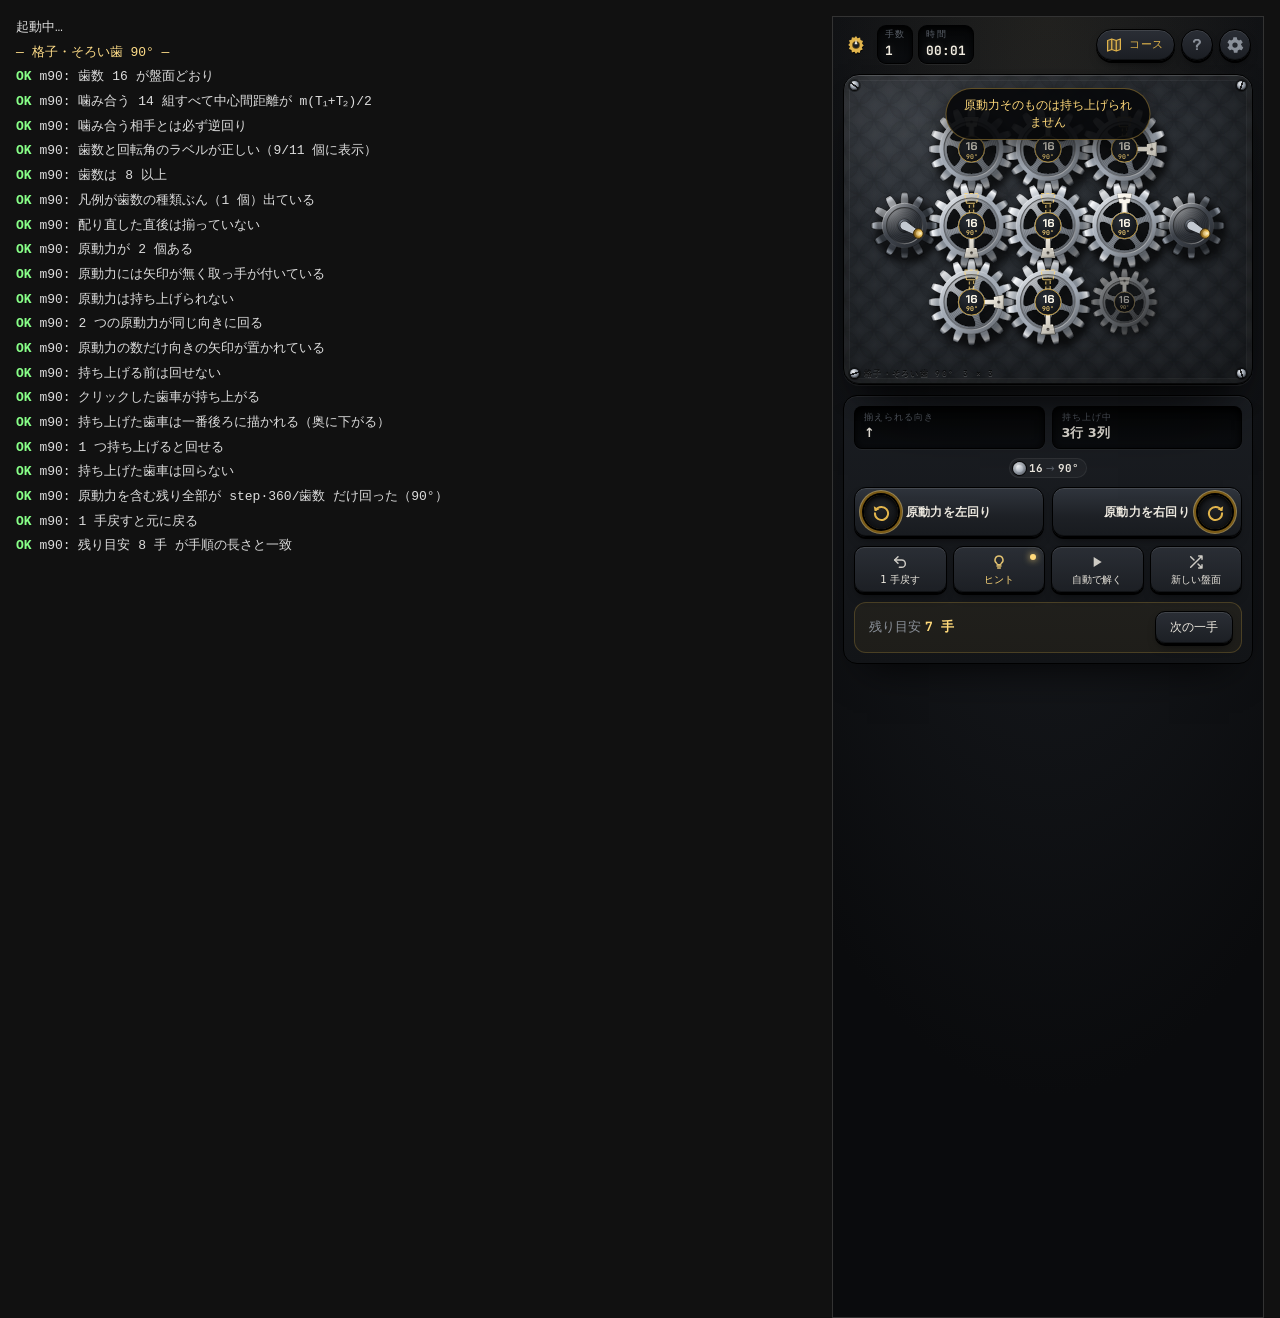
==== test/ui.html @ 43bb298f "GEAR ALIGN — 歯車の向きを揃えるパズル 歯車を持ち上げて原動力を回し、合いマークの向きを全部揃えるパズル。  - 機械式時計のムーブメント風のデザイン（金属の材質・固定光源の陰影・地板の影" ====
<!doctype html>
<!-- 実際の index.html を iframe で動かし、クリック操作だけで通しで遊べるかを確かめる。
     使い方:  ./serve.sh のあと、ブラウザで /test/ui.html を開く -->
<html lang="ja"><head><meta charset="utf-8"><title>UI smoke test</title>
<style>body{font:13px/1.9 ui-monospace,monospace;background:#111;color:#ddd;padding:16px;margin:0}
iframe{width:430px;height:1300px;border:1px solid #333;float:right;margin-left:16px}
#log b{color:#8f8}#log i{color:#f88;font-style:normal}#log u{color:#fd8;text-decoration:none}</style></head><body>
<iframe id="app" src="../index.html"></iframe>
<div id="log">起動中…</div>
<script type="module">
import { GearPuzzle } from '../src/puzzle.js';
import { MODES, getMode, MODULE, liftOptions } from '../src/modes.js';
import { buildLayout, poweredSet } from '../src/layout.js';
import { planFor } from '../src/solve.js';
import { mulberry32, seedNumber } from '../src/rng.js';

const logEl = document.getElementById('log');
const log = (s) => { logEl.innerHTML += '<br>' + s; };
const sleep = (ms) => new Promise((r) => setTimeout(r, ms));
const app = document.getElementById('app');
const doc = () => app.contentDocument;
const win = () => app.contentWindow;
const gears = () => [...doc().querySelectorAll('.gear')];
const gear = (k) => doc().querySelector(`.gear[data-index="${k}"]`);
const byId = (id) => doc().getElementById(id);
const click = (el) => el.dispatchEvent(new (win().MouseEvent)('click', { bubbles: true }));
const change = (el, v) => { el.value = String(v); el.dispatchEvent(new (win().Event)('change', { bubbles: true })); };

// 持ち上げた歯車は最前面へ移る（DOM 順が変わる）ので data-index で並べ直す
function byIndex(read) {
  const out = [];
  for (const g of gears()) out[Number(g.dataset.index)] = read(g);
  return out;
}
const readAngles = () => byIndex((g) =>
  parseFloat(/rotate\(([-\d.]+)deg\)/.exec(g.querySelector('.spin').style.transform)[1]));
const readTeeth = () => byIndex((g) => Number(g.dataset.teeth));
// 小さすぎる歯車にはラベルを出さない（null が返る）
const readChips = () => byIndex((g) => {
  const t = g.querySelector('.chip-teeth');
  return t ? t.textContent + '/' + g.querySelector('.chip-angle').textContent : null;
});
const readCenters = () => byIndex((g) => {
  const m = /translate\(([-\d.]+),([-\d.]+)\)/.exec(g.getAttribute('transform'));
  return { x: Number(m[1]), y: Number(m[2]) };
});

async function waitFor(fn, label, ms = 10000) {
  for (let t = 0; t < ms; t += 25) { if (fn()) return true; await sleep(25); }
  throw new Error('待機がタイムアウト: ' + label);
}

let pass = 0, fail = 0;
const ok = (c, m) => { if (c) { pass++; log('<b>OK</b> ' + m); } else { fail++; log('<i>NG</i> ' + m); } };
const near = (a, b, eps = 1e-6) => Math.abs(a - b) < eps;
const count = (mode, size) => buildLayout(mode, size).cells.length;

// ステージ（並べ方 × 大きさ）を 1 つ選ぶ
const pickStage = (id, size) => {
  const r = byId('mesh').querySelector(`input[value="${id}/${size}"]`);
  r.checked = true;
  r.dispatchEvent(new (win().Event)('change', { bubbles: true }));
};

async function setBoard(mode, size, lifts = 1) {
  pickStage(mode.id, size);
  await waitFor(() => gears().length === count(mode, size), `${mode.id} size=${size} への切り替え`);
  if (byId('lifts').value !== String(lifts)) change(byId('lifts'), lifts);
  await sleep(50);
}

function mirror(mode, size, lifts = 1) {
  const p = new GearPuzzle(buildLayout(mode, size), lifts);
  const ang = readAngles();
  for (let k = 0; k < p.size; k++) p.a[k] = Math.round((ang[k] * p.teethOf(k)) / 360);
  return p;
}

// アプリと同じ手順で盤面を作り直す（同じシードなら同じ盤面・同じ目標になる）
function reproduce(mode, size, lifts, seed, goal) {
  const p = new GearPuzzle(buildLayout(mode, size), lifts);
  if (goal === 'd') p.goalMode = 'distinct';
  else if (goal !== null) { p.goalMode = 'dir'; p.goal = (goal * 45 * p.G) / 360; }
  for (let t = 0; t < 8; t++) {
    if (p.shuffle(mulberry32(seedNumber(seed + (t ? String(t) : '')))) !== false) break;
  }
  return p;
}

// 手順どおりにクリックして解く
async function playPlan(plan) {
  let held = [];
  for (const mv of plan.moves) {
    if (held.join() !== mv.lift.join()) {
      for (const k of held) click(gear(k));
      for (const k of mv.lift) click(gear(k));
      held = mv.lift.slice();
      await sleep(30);
    }
    click(byId(mv.d > 0 ? 'cw' : 'ccw'));
    await sleep(460);
  }
}

(async () => {
  try {
    await waitFor(() => doc() && doc().querySelector('.gear'), 'アプリの起動');

    for (const mode of MODES) {
      log(`<u>— ${mode.name} —</u>`);
      const size = mode.size;
      await setBoard(mode, size);
      const layout = buildLayout(mode, size);

      // 歯数が DOM に出ていて、盤面の歯数構成と一致する
      ok(JSON.stringify(readTeeth()) === JSON.stringify(layout.teeth),
        `${mode.id}: 歯数 ${[...new Set(layout.teeth.filter((t, i) => !layout.isDriver[i]))].join('/')} が盤面どおり`);

      // 幾何：噛み合う相手との中心間距離が「半径の和」になっている
      const cen = readCenters();
      let meshOk = true;
      for (const [a, b] of layout.edges) {
        const d = Math.hypot(cen[a].x - cen[b].x, cen[a].y - cen[b].y);
        if (!near(d, (MODULE * (layout.teeth[a] + layout.teeth[b])) / 2, 0.01)) meshOk = false;  // DOM は丸めた座標
      }
      ok(meshOk, `${mode.id}: 噛み合う ${layout.edges.length} 組すべて中心間距離が m(T₁+T₂)/2`);
      ok(layout.signs.every((s2, k) => layout.adj[k].every((j) => layout.signs[j] === -s2)),
        `${mode.id}: 噛み合う相手とは必ず逆回り`);

      // ラベルは「歯数 / 1 手の回転角」
      const chips = readChips();
      ok(chips.every((c, k) => {
        if (layout.isDriver[k]) return c === null;   // 原動力にはラベルを出さない
        const [t, a] = c.split('/');
        const want = Math.round((mode.step * 360) / layout.teeth[k] * 10) / 10;
        return Number(t) === layout.teeth[k] && a === `${want}°`;
      }), `${mode.id}: 歯数と回転角のラベルが正しい（${chips.filter(Boolean).length}/${chips.length} 個に表示）`);
      // 一番小さい歯車でも 8 枚歯（ピッチ円半径 30）あって、ラベルが読める大きさになっている
      ok(Math.min(...layout.teeth.filter((t, i) => !layout.isDriver[i])) >= 8,
        `${mode.id}: 歯数は 8 以上`);

      // 凡例は盤面にある歯数の種類ぶん
      // 凡例は矢印のある歯車の歯数だけ（原動力は数えない）
      const kinds = new Set(layout.teeth.filter((t, i) => !layout.isDriver[i]));
      ok(doc().querySelectorAll('.legend-item').length === kinds.size,
        `${mode.id}: 凡例が歯数の種類ぶん（${kinds.size} 個）出ている`);

      const p = mirror(mode, size);
      ok(!p.isSolved(), `${mode.id}: 配り直した直後は揃っていない`);

      // 原動力：矢印を持たず、持ち上げられない
      const drivers = gears().filter((g) => g.dataset.driver === '1');
      ok(drivers.length === layout.drivers.length, `${mode.id}: 原動力が ${layout.drivers.length} 個ある`);
      ok(drivers.every((g) => !g.querySelector('.index') && g.querySelector('.crank')),
        `${mode.id}: 原動力には矢印が無く取っ手が付いている`);
      const dIdx = Number(drivers[0].dataset.index);
      click(gear(dIdx));
      ok(!gear(dIdx).classList.contains('lifted'), `${mode.id}: 原動力は持ち上げられない`);

      // 回す向きの基準：2 つの原動力は同じ向きに回り、どちらにも向きの矢印が付いている
      ok(layout.signs[layout.drivers[0]] === layout.signs[layout.drivers[1]],
        `${mode.id}: 2 つの原動力が同じ向きに回る`);
      ok(doc().querySelectorAll('.spinhints').length === layout.drivers.length,
        `${mode.id}: 原動力の数だけ向きの矢印が置かれている`);

      // 持ち上げる前は回せない
      // （この検査は「どこも切り離さない」持ち上げ方で行う）
      const pick = layout.liftable.findIndex((v, k) => v
        && poweredSet(layout.adj, layout.drivers, [k]).size === layout.cells.length - 1);
      ok(byId('cw').disabled, `${mode.id}: 持ち上げる前は回せない`);

      // 1 手で回る角度が歯数どおりか（歯数が違えば角度も違う）
      const before = readAngles();
      click(gear(pick));
      ok(gear(pick).classList.contains('lifted'), `${mode.id}: クリックした歯車が持ち上がる`);
      ok(doc().getElementById('gears').firstElementChild === gear(pick),
        `${mode.id}: 持ち上げた歯車は一番後ろに描かれる（奥に下がる）`);
      ok(!byId('cw').disabled, `${mode.id}: 1 つ持ち上げると回せる`);
      click(byId('cw'));
      await sleep(460);
      const after = readAngles();
      ok(near(after[pick], before[pick]), `${mode.id}: 持ち上げた歯車は回らない`);
      let angleOk = true; const angles = new Set();
      for (let k = 0; k < layout.cells.length; k++) {
        if (k === pick) continue;
        const want = (layout.signs[k] * mode.step * 360) / layout.teeth[k];
        if (!near(after[k] - before[k], want, 1e-6)) angleOk = false;
        if (!layout.isDriver[k]) angles.add(Math.abs(want));
      }
      ok(angleOk, `${mode.id}: 原動力を含む残り全部が step·360/歯数 だけ回った（${[...angles].sort((a, b) => a - b).join('/')}°）`);
      click(byId('undo'));
      await sleep(460);
      ok(JSON.stringify(readAngles()) === JSON.stringify(before), `${mode.id}: 1 手戻すと元に戻る`);
      click(gear(pick));

      // ヒントに従うと残り手数が 1 ずつ減り、最後にクリアする
      byId('hint').classList.contains('on') || click(byId('hint'));
      await sleep(40);
      const plan = planFor(mirror(mode, size));
      ok(byId('remain').textContent === `${plan.length} 手`,
        `${mode.id}: 残り目安 ${byId('remain').textContent} が手順の長さと一致`);
      let left = plan.length, monotone = true, lifted = [];
      for (const mv of plan.moves) {
        if (lifted.join() !== mv.lift.join()) {
          for (const k of lifted) click(gear(k));
          for (const k of mv.lift) click(gear(k));
          lifted = mv.lift.slice();
          await sleep(30);
        }
        click(byId(mv.d > 0 ? 'cw' : 'ccw'));
        await sleep(460);
        left--;
        if (left > 0 && byId('remain').textContent !== `${left} 手`) monotone = false;
      }
      ok(monotone, `${mode.id}: 1 手ごとに残り目安が 1 ずつ減った`);
      ok(byId('overlay').classList.contains('show'), `${mode.id}: ${plan.length} 手でクリア表示が出た`);
      click(byId('hint'));
      click(byId('again'));
      await waitFor(() => !byId('overlay').classList.contains('show'), 'クリア表示が消える');
    }

    log('<u>— そのほか —</u>');
    // 盤面の大きさ（格子・一列それぞれ）
    for (const [id, size] of [['m90', 6], ['t5', 9], ['r4', 16], ['s4', 3]]) {
      const mode = getMode(id);
      await setBoard(mode, size);
      ok(gears().length === count(mode, size), `${id} ${size}: 歯車が ${count(mode, size)} 個`);
    }

    // 歯数表示のトグル
    await setBoard(getMode('t4'), 7, 1);
    ok(byId('board').classList.contains('labels'), '歯数表示は既定で ON');
    click(byId('labels'));
    ok(!byId('board').classList.contains('labels'), '歯数表示を切り替えられる');
    click(byId('labels'));

    // シードで同じ盤面が再現される
    const seed = byId('seed').textContent;
    const shot = readAngles().join(',');
    click(byId('shuffle'));
    await sleep(60);
    ok(byId('seed').textContent !== seed, 'シャッフルでシードが変わる');
    win().location.hash = `#t4/7/1/f/${seed}`;
    win().location.reload();
    await waitFor(() => doc() && doc().querySelector('.gear') && byId('seed') && byId('seed').textContent === seed, '同じシードで読み直し');
    await sleep(60);
    ok(readAngles().join(',') === shot, '同じシードなら同じ盤面が出る');

    // 自動で解く（ソルバー）
    ok(byId('solve').closest('dialog') === null, '自動で解くボタンは本画面にある');
    ok(byId('moves').textContent === '0', '押す前は 0 手');
    click(byId('solve'));
    ok(byId('confirm').open, '押すといきなり動かず確認が出る');
    const len = Number(/(\d+)/.exec(byId('confirm-count').textContent)[1]);
    ok(len > 0, `確認に手数が出る（${len} 手）`);
    click(byId('confirm').querySelector('.sheet-head .icon'));
    ok(!byId('confirm').open, '確認をやめられる');
    ok(byId('moves').textContent === '0', 'やめたら盤面は動いていない');

    // 歯車をなぞって回す：円を描くように動かすと 1 手ぶんごとに回り、離したとき半分以上なら 1 手進める
    await setBoard(getMode('m90'), 3, 1);
    await sleep(80);
    const P = (type, el2, x, y) => el2.dispatchEvent(new (win().PointerEvent)(type,
      { bubbles: true, cancelable: true, clientX: x, clientY: y, pointerId: 7, button: 0, isPrimary: true }));
    // 歯車 k の中心のまわりを deg 度（正で時計回り）なぞる
    async function stroke(k, deg, click2 = true) {
      const g = gear(k), hit = g.querySelector('.hit');
      const b = hit.getBoundingClientRect();
      const cx = b.left + b.width / 2, cy = b.top + b.height / 2, r = b.width * 0.35;
      const at = (t) => [cx + r * Math.cos(t), cy + r * Math.sin(t)];
      let t = -Math.PI / 2;
      P('pointerdown', hit, ...at(t));
      const steps = Math.max(2, Math.ceil(Math.abs(deg) / 8));
      for (let i = 1; i <= steps; i++) { t = -Math.PI / 2 + (deg * Math.PI / 180) * (i / steps); P('pointermove', hit, ...at(t)); }
      P('pointerup', hit, ...at(t));
      if (click2) click(hit);                    // 実機では pointerup のあとに click が来る
      await sleep(500);
    }
    const lay = buildLayout(getMode('m90'), 3);
    const drv = lay.drivers[0];
    const plain = lay.cells.findIndex((c, i) => !c.driver && i !== lay.adj[drv][0]);
    await stroke(plain, 120);
    ok(byId('moves').textContent === '0', '持ち上げる前は、なぞっても回らない');
    ok(!gear(plain).classList.contains('lifted'), 'なぞった操作は持ち上げにならない');
    click(gear(plain));                          // 1 つ持ち上げる
    ok(gear(plain).classList.contains('lifted'), 'タップすると持ち上がる（これまでどおり）');
    const stepDrv = (4 * 360) / lay.teeth[drv];
    const before3 = readAngles();
    await stroke(drv, stepDrv * 1.2);           // 1.2 手ぶん時計回り
    const after3 = readAngles();
    ok(byId('moves').textContent === '1', `原動力を 1.2 手ぶんなぞると 1 手進む（${byId('moves').textContent} 手）`);
    ok(near(after3[drv] - before3[drv], stepDrv), `なぞった原動力は時計回りに 1 手ぶん回る（${(after3[drv] - before3[drv]).toFixed(1)}°）`);
    ok(near(after3[plain], before3[plain]), '持ち上げた歯車は回らない');
    ok(gear(plain).classList.contains('lifted'), 'なぞったあとも持ち上げたまま');
    const host2 = lay.adj[drv][0];
    ok(near(after3[host2] - before3[host2], -((4 * 360) / lay.teeth[host2])), '噛み合う歯車は逆向きに回る');
    await stroke(drv, stepDrv * 0.6);           // 半分以上なら、離したとき 1 手進める
    ok(byId('moves').textContent === '2', '半分以上なぞって離すと、その手まで進む');
    await stroke(drv, -stepDrv * 0.3);          // 足りなければ元に戻る
    ok(byId('moves').textContent === '2', '半分に届かなければ元の位置に戻る');
    await stroke(host2, -((4 * 360) / lay.teeth[host2]) * 2.1);
    ok(byId('moves').textContent === '4', '盤面の歯車をなぞっても回せる（反時計回りに 2 手）');
    await stroke(plain, 200);
    ok(byId('moves').textContent === '4' && gear(plain).classList.contains('lifted'), '持ち上げた歯車はなぞっても回らない');
    click(byId('undo'));
    await sleep(500);
    ok(byId('moves').textContent === '3', 'なぞって回した手も 1 手戻せる');

    // 解答の再生：途中で止めて 1 手戻れること（手数の多い盤面で確かめる）
    await setBoard(getMode('m22'), 6, 1);
    ok(byId('player').hidden, 'ふだんは解答プレーヤーが出ていない');
    click(byId('solve'));
    click(byId('confirm-go'));
    await waitFor(() => !byId('player').hidden && Number(byId('moves').textContent) >= 2, '解答の再生の開始', 30000);
    ok(byId('p-play').textContent === '停止' && byId('p-play').classList.contains('playing'), '再生中は再生ボタンが「停止」になる');
    ok(byId('solve').textContent === '解答を閉じる', '自動で解くボタンが「解答を閉じる」になる');
    ok(byId('cw').disabled && byId('shuffle').disabled && byId('hint').disabled, '再生中は手動の操作を止める');
    click(gears().find((g) => !g.dataset.driver && !g.classList.contains('lifted')));
    ok(true, '再生中に歯車を押しても割り込まない（例外にならない）');
    click(byId('p-play'));                       // 停止
    await waitFor(() => byId('p-play').textContent === '再生', '停止', 5000);
    await sleep(900);
    const stopped = Number(byId('moves').textContent);
    await sleep(900);
    ok(Number(byId('moves').textContent) === stopped, `停止すると ${stopped} 手目で止まったまま`);
    ok(byId('player-status').textContent === `${stopped} / ${Number(byId('scrub').max)} 手`, 'プレーヤーに何手目かが出る');
    const anglesAt = readAngles().join(',');
    click(byId('p-back'));
    await waitFor(() => Number(byId('moves').textContent) === stopped - 1, '1 手戻る', 5000);
    ok(readAngles().join(',') !== anglesAt, '1 手戻ると歯車が戻る');
    await sleep(600);
    click(byId('p-fwd'));
    await waitFor(() => Number(byId('moves').textContent) === stopped, '1 手進む', 5000);
    await sleep(600);
    ok(readAngles().join(',') === anglesAt, '1 手進むと元の盤面に戻る');
    click(byId('p-first'));
    ok(byId('moves').textContent === '0' && byId('p-back').disabled, '最初へ飛ぶと 0 手目になり、戻るは押せない');
    change(byId('scrub'), 3);
    byId('scrub').dispatchEvent(new (win().Event)('input', { bubbles: true }));
    ok(byId('moves').textContent === '3', 'シークバーで好きな手へ飛べる');
    click(byId('solve'));                       // 解答を閉じる
    await sleep(100);
    ok(byId('player').hidden && byId('solve').textContent === '自動で解く', '閉じるとプレーヤーが消える');
    ok(byId('moves').textContent === '3', '閉じても盤面はそのまま（3 手目から自分で続けられる）');
    ok(!byId('shuffle').disabled && !byId('hint').disabled, '閉じたあとは手動の操作に戻る');

    // 小さい盤面で最後まで再生させる：完了画面を出さず、揃った盤面をそのまま見せる
    await setBoard(getMode('m90'), 3, 1);
    click(byId('solve'));
    const len2 = Number(/(\d+)/.exec(byId('confirm-count').textContent)[1]);
    click(byId('confirm-go'));
    await waitFor(() => byId('player-status').textContent.includes('揃いました') && byId('p-play').textContent === 'もう一度', '最後まで再生', 90000);
    ok(byId('moves').textContent === String(len2), `${len2} 手で自動で揃った`);
    ok(!byId('overlay').classList.contains('show'), '自動で揃えても完了画面は出さない');
    ok(byId('board').classList.contains('solved'), '揃った盤面がそのまま見える');
    ok(byId('p-play').textContent === 'もう一度' && byId('p-fwd').disabled, '最後まで見ると「もう一度」になり、進むは押せない');
    click(byId('p-back'));
    await waitFor(() => Number(byId('moves').textContent) === len2 - 1, '揃ったあとも 1 手戻れる', 5000);
    ok(!byId('board').classList.contains('solved'), '戻ると揃っていない状態になる');
    await sleep(600);
    click(byId('p-last'));
    ok(byId('moves').textContent === String(len2) && byId('board').classList.contains('solved'), '最後へ飛ぶと揃った盤面に戻る');
    click(byId('player-close'));
    await sleep(100);
    ok(byId('player').hidden, '「閉じて自分で続ける」で閉じる');
    void len;

    // 2 個持ち上げ
    await setBoard(getMode('m90'), 3, 2);
    ok(byId('lifts').value === '2', '持ち上げる数を 2 にできる');
    const lay2 = buildLayout(getMode('m90'), 3);
    const two = [];
    for (let k = 0; k < lay2.cells.length && two.length < 2; k++) if (lay2.liftable[k]) two.push(k);
    const b2 = readAngles();
    click(gear(two[0]));
    ok(byId('cw').disabled, '1 つだけでは回せない');
    click(gear(two[1]));
    ok(!byId('cw').disabled, '2 つ持ち上げると回せる');
    click(byId('cw'));
    await sleep(460);
    const a2 = readAngles();
    ok(two.every((k) => near(a2[k], b2[k])), '持ち上げた 2 つは回らない');
    ok(a2.filter((v, i) => v !== b2[i]).length === lay2.cells.length - 2, '残り全部が回った');

    // 原動力が噛んでいる歯車も持ち上げられる（原動力が 2 つあるので盤面は止まらない）
    click(gear(two[0])); click(gear(two[1]));
    const host = lay2.adj[lay2.drivers[0]][0];
    click(gear(host));
    ok(gear(host).classList.contains('lifted'), '原動力が噛んでいる歯車も持ち上げられる');
    click(gear(host));

    // 原動力から切り離される持ち上げ方：切り離された歯車は回らず、画面でも薄く出る
    await setBoard(getMode('r4'), 8, 2);
    const layR = buildLayout(getMode('r4'), 8);
    let cutPair = null;
    for (let a = 0; a < layR.cells.length && !cutPair; a++) {
      for (let b = a + 1; b < layR.cells.length && !cutPair; b++) {
        if (!layR.liftable[a] || !layR.liftable[b]) continue;
        const pw = poweredSet(layR.adj, layR.drivers, [a, b]);
        if (pw.size < layR.cells.length - 2) cutPair = { a, b, pw };
      }
    }
    ok(cutPair !== null, '輪では 2 個外すと切り離される組がある');
    click(gear(cutPair.a)); click(gear(cutPair.b));
    const dead = gears().filter((g) => g.classList.contains('unpowered'));
    ok(dead.length === layR.cells.length - 2 - cutPair.pw.size,
      `切り離された ${dead.length} 個が薄く表示される`);
    const bC = readAngles();
    click(byId('cw'));
    await sleep(460);
    const aC = readAngles();
    let cutOk = true;
    for (let k = 0; k < layR.cells.length; k++) {
      const shouldMove = cutPair.pw.has(k) && k !== cutPair.a && k !== cutPair.b;
      if (shouldMove === near(aC[k], bC[k])) cutOk = false;
    }
    ok(cutOk, '原動力とつながっている歯車だけが回り、切り離された歯車は止まったまま');
    await setBoard(getMode('m90'), 3, 2);

    // 揃える向きの指定
    await setBoard(getMode('m43'), 3, 1);
    change(byId('goal'), '2');                         // → 右（0=↑ 1=↗ 2=→ …）
    await sleep(60);
    ok(byId('target-label').textContent === '目標の向き', '表示が「目標の向き」に変わる');
    ok(byId('target').textContent === '→', '指定した向きが出る');
    ok(win().location.hash.includes('/1/2/'), '共有リンクに向きの指定が入る');

    const pg = mirror(getMode('m43'), 3);
    pg.goalMode = 'dir';
    pg.goal = (2 * 45 * pg.G) / 360;
    const gplan = planFor(pg);
    ok(gplan !== null && gplan.c === pg.goal, '指定した向きへの手順が作れる');
    let glift = [];
    for (const mv of gplan.moves) {
      if (glift.join() !== mv.lift.join()) {
        for (const k of glift) click(gear(k));
        for (const k of mv.lift) click(gear(k));
        glift = mv.lift.slice();
        await sleep(30);
      }
      click(byId(mv.d > 0 ? 'cw' : 'ccw'));
      await sleep(460);
    }
    ok(byId('overlay').classList.contains('show'), `指定した向きに ${gplan.length} 手で揃えてクリア`);
    ok(byId('result').textContent.includes('指定どおり'), 'クリア表示に「指定どおり」と出る');
    click(byId('again'));
    await sleep(60);
    change(byId('goal'), 'f');
    await sleep(60);
    ok(byId('target-label').textContent === '揃えられる向き', '自由に戻せる');

    // 回すボタンに触れると、ハンドルの周りに回る向きの矢印が出る
    log('<u>— 回す向きの基準 —</u>');
    await setBoard(getMode('m90'), 3, 1);
    ok(byId('cw').textContent.includes('原動力') && byId('cw').textContent.includes('時計'),
      'ボタンが何を基準にどちら回りかを言っている');
    ok(byId('ccw').textContent.includes('原動力') && byId('ccw').textContent.includes('反時計'),
      '左回りのボタンも同じく');
    ok(doc().querySelectorAll('.spinhint').length === 4,
      '2 つの原動力それぞれに、両方向ぶんの矢印がある');
    // 見え方は CSS の役目（ヘッドレスの仮想時間では transition が進まないので、
    // ここでは「CSS が狙っている状態になっているか」と「その規則があるか」を見る）
    const cssRules = [...doc().styleSheets].flatMap((ss) => [...ss.cssRules]);
    const rules = cssRules.map((r) => r.selectorText || '');
    ok(rules.some((r) => r.includes('preview-cw')) && rules.some((r) => r.includes('preview-ccw')),
      '向きの矢印を出す規則が CSS にある');
    const liftRule = cssRules.find((r) => (r.selectorText || '') === '.gear.lifted .lift' && r.style.transform);
    ok(liftRule && /scale\(0?\.\d+\)/.test(liftRule.style.transform),
      `持ち上げた歯車を小さくする規則がある（${liftRule ? liftRule.style.transform : 'なし'}）`);
    const shown = (d) => [...doc().querySelectorAll(`.spinhint.${d}`)]
      .every((e) => e.matches(`#board.preview-${d} .spinhint.${d}`));
    ok(!shown('cw') && !shown('ccw'), 'ふだんは出ていない');
    byId('cw').dispatchEvent(new (win().PointerEvent)('pointerenter', { bubbles: true }));
    ok(byId('board').classList.contains('preview-cw') && shown('cw') && !shown('ccw'),
      '右回りに触れると、2 つの原動力の両方に時計回りの矢印が出る');
    byId('cw').dispatchEvent(new (win().PointerEvent)('pointerleave', { bubbles: true }));
    ok(!shown('cw'), '離すと消える');
    byId('ccw').dispatchEvent(new (win().PointerEvent)('pointerenter', { bubbles: true }));
    ok(shown('ccw') && !shown('cw'), '左回りに触れると反時計回りの矢印が出る');
    byId('ccw').dispatchEvent(new (win().PointerEvent)('pointerleave', { bubbles: true }));

    // 画面のつくり：ルール設定は本画面に出さず、右上のボタンから開くシートにまとめてある
    log('<u>— 画面のつくり —</u>');
    for (const id of ['mesh', 'lifts', 'goal', 'labels', 'sound', 'seed', 'share']) {
      ok(byId(id).closest('dialog') !== null, `${id} が設定シートの中にある`);
    }
    // ステージは「並べ方 × 大きさ」を全部並べ、実際の盤面の絵から選ぶ
    const stages = MODES.flatMap((m) => m.sizes.map((sz) => [m, sz]));
    const tiles = [...byId('mesh').querySelectorAll('.tile')];
    ok(tiles.length === stages.length,
      `ステージが ${stages.length} 通り（並べ方 ${MODES.length} × それぞれの大きさ）並んでいる`);
    ok([...byId('mesh').querySelectorAll('.stage-head')].length === MODES.length,
      '並べ方ごとに見出しが付いている');
    ok(tiles.every((el2) => el2.querySelector('svg.preview') && el2.querySelector('input[type=radio]')),
      '各タイルに盤面の絵と選択用のラジオがある');
    ok(tiles.every((el2, i) => {
      const n = el2.querySelector('svg.preview').querySelectorAll('g').length;
      return n === buildLayout(stages[i][0], stages[i][1]).cells.length;
    }), '絵に描かれている歯車の数が、その大きさの実際の盤面と一致する');
    ok(tiles.every((el2, i) => el2.querySelector('input').value === `${stages[i][0].id}/${stages[i][1]}`),
      'タイルが並べ方と大きさの組をそのまま指している');

    const before2 = byId('mesh').querySelector('input:checked').value;
    pickStage('s4', 6);
    await sleep(60);
    ok(byId('mesh').querySelector('input:checked').value === 's4/6' && before2 !== 's4/6',
      'タイルを選ぶとステージが変わる');
    ok(gears().length === buildLayout(getMode('s4'), 6).cells.length, '選んだステージの盤面が出る');
    ok(!byId('settings').open && !byId('help').open, '最初はシートが閉じている');
    click(byId('settings-open'));
    ok(byId('settings').open, '右上のボタンで設定が開く');
    click(byId('settings').querySelector('.sheet-head .icon'));
    ok(!byId('settings').open, '× で閉じる');
    // アプリとしてインストール：マニフェストとアイコンが揃っていて、設定にボタンがある
    const man = await (await win().fetch(doc().querySelector('link[rel=manifest]').href)).json();
    ok(man.display === 'standalone' && man.start_url && man.name && man.short_name, 'マニフェストに名前・開き方・開始ページがある');
    ok(man.icons.some((i) => i.sizes === '192x192') && man.icons.some((i) => i.sizes === '512x512')
      && man.icons.some((i) => i.purpose === 'maskable'), 'アイコンが 192 / 512 / 切り抜き用まで揃っている');
    const iconUrls = [...man.icons.map((i) => new URL(i.src, doc().querySelector('link[rel=manifest]').href).href),
      doc().querySelector('link[rel=apple-touch-icon]').href];
    const codes = await Promise.all(iconUrls.map((u) => win().fetch(u).then((r) => r.status)));
    ok(codes.every((c) => c === 200), `アイコンのファイルが全部読める（${codes.join(', ')}）`);
    ok(byId('install').closest('dialog') === byId('settings'), 'インストールのボタンは設定の中にある');
    ok(byId('install-note').textContent.length > 0, 'インストールの説明が出ている');
    // iframe の中には beforeinstallprompt が来ないので、ここでは必ず「手順の案内」になる
    click(byId('install'));
    await sleep(50);
    ok(!byId('install-steps').hidden && byId('install-steps').children.length > 0,
      'インストールの画面が出せないときは、押すと手順を案内する');
    click(byId('install'));
    ok(byId('install-steps').hidden, 'もう一度押すと手順を閉じる');

    // コース選択は設定と別のシート。ルール（持ち上げる数・揃える向き）は一覧の下に固定してある
    ok(byId('mesh').closest('dialog') === byId('course'), 'コースの一覧はコース選択のシートにある');
    ok(byId('lifts').closest('.sheet-foot') && byId('goal').closest('.sheet-foot')
      && byId('lifts').closest('dialog') === byId('course'), 'ルールはコース選択の下に固定した欄にある');
    ok(byId('labels').closest('dialog') === byId('settings'), '表示と音は設定のシートにある');
    ok(byId('course-name').textContent.includes(getMode('s4').name), 'コースのボタンにいまのコース名が出る');
    click(byId('course-open'));
    ok(byId('course').open, 'コースのボタンでコース選択が開く');
    const body = byId('course').querySelector('.sheet-body');
    body.scrollTop = body.scrollHeight;
    const foot = byId('course').querySelector('.sheet-foot').getBoundingClientRect();
    const box = byId('course').getBoundingClientRect();
    ok(body.scrollHeight > body.clientHeight && foot.bottom <= box.bottom + 1 && foot.height > 0,
      '一覧をスクロールしてもルールは下に出たまま');
    click(byId('course-done'));
    ok(!byId('course').open, '「このコースで遊ぶ」で閉じる');
    click(byId('help-open'));
    ok(byId('help').open, '右上のボタンで遊び方が開く');
    byId('help').close();

    // 盤面と主要な操作は本画面に出ている
    for (const id of ['board', 'cw', 'ccw', 'undo', 'hint', 'shuffle']) {
      ok(byId(id).closest('dialog') === null, `${id} は本画面にある`);
    }

    // 斜めの向き：作れるステージにだけ選択肢が出る
    log('<u>— 斜めと「全部ちがう向き」 —</u>');
    await setBoard(getMode('m45'), 3, 1);
    const opts = (id) => [...byId(id).options].map((o) => o.value);
    ok(opts('goal').filter((v) => /^[0-7]$/.test(v)).length === 8,
      'そろい歯（歯数の最大公約数 16）では 8 方向すべて選べる');
    await setBoard(getMode('m43'), 3, 1);
    ok(opts('goal').filter((v) => /^[0-7]$/.test(v)).join() === '0,2,4,6',
      '大小 16/12（最大公約数 4）では斜めは出ない');

    await setBoard(getMode('m45'), 3, 1);
    change(byId('goal'), '1');                       // ↗ 右上
    await sleep(60);
    ok(byId('target-label').textContent === '目標の向き' && byId('target').textContent === '↗',
      '斜めを指定すると目標が ↗ になる');
    const pd = reproduce(getMode('m45'), 3, 1, byId('seed').textContent, 1);
    ok(JSON.stringify(readAngles()) === JSON.stringify(pd.a.map((v, i) => (v * 360) / pd.T[i])),
      '同じシードから同じ盤面が再現できる');
    await playPlan(planFor(pd));
    ok(byId('overlay').classList.contains('show') && byId('result').textContent.includes('↗'),
      '斜め ↗ に揃えてクリアできる');
    click(byId('again'));
    await sleep(60);

    // 全部ちがう向き：できるステージにだけ選択肢が出る
    ok(opts('goal').includes('d'), '3×3 では「全部ちがう向き」が選べる');
    await setBoard(getMode('m90'), 6, 1);
    ok(!opts('goal').includes('d'), '6×6（歯車 36 個 > 向き 4 通り）では出ない');

    await setBoard(getMode('m43'), 3, 1);
    change(byId('goal'), 'd');
    await sleep(60);
    ok(byId('target').textContent === '全部ちがう向き', '目標が「全部ちがう向き」になる');
    const pk = reproduce(getMode('m43'), 3, 1, byId('seed').textContent, 'd');
    ok(!pk.allDifferent(), '配った直後はまだ達成していない');
    await playPlan(planFor(pk));
    ok(byId('overlay').classList.contains('show'), '全部ちがう向きにしてクリアできる');
    ok(byId('result').textContent.includes('全部ちがう向き'), 'クリア表示にルールが出る');
    const finalAngles = readAngles().filter((v, i) => !buildLayout(getMode('m43'), 3).isDriver[i]);
    ok(new Set(finalAngles.map((v) => ((v % 360) + 360) % 360)).size === finalAngles.length,
      '実際に全部ちがう向きになっている');
    change(byId('goal'), 'f');
    await sleep(60);

    await setBoard(getMode('m90'), 3, 1);
    click(byId('again'));
    await sleep(40);
    click(byId('sound'));
    ok(byId('sound').textContent === '音 OFF', '音を切り替えられる');
    click(byId('sound'));
    ok(byId('sound').textContent === '音 ON', '音を戻せる');
  } catch (e) {
    fail++; log('<i>例外</i> ' + e.message);
  }
  document.title = fail === 0 ? `PASS ${pass}/${pass}` : `FAIL ${fail} / ${pass + fail}`;
  log('<br><b>' + document.title + '</b>');
})();
</script></body></html>
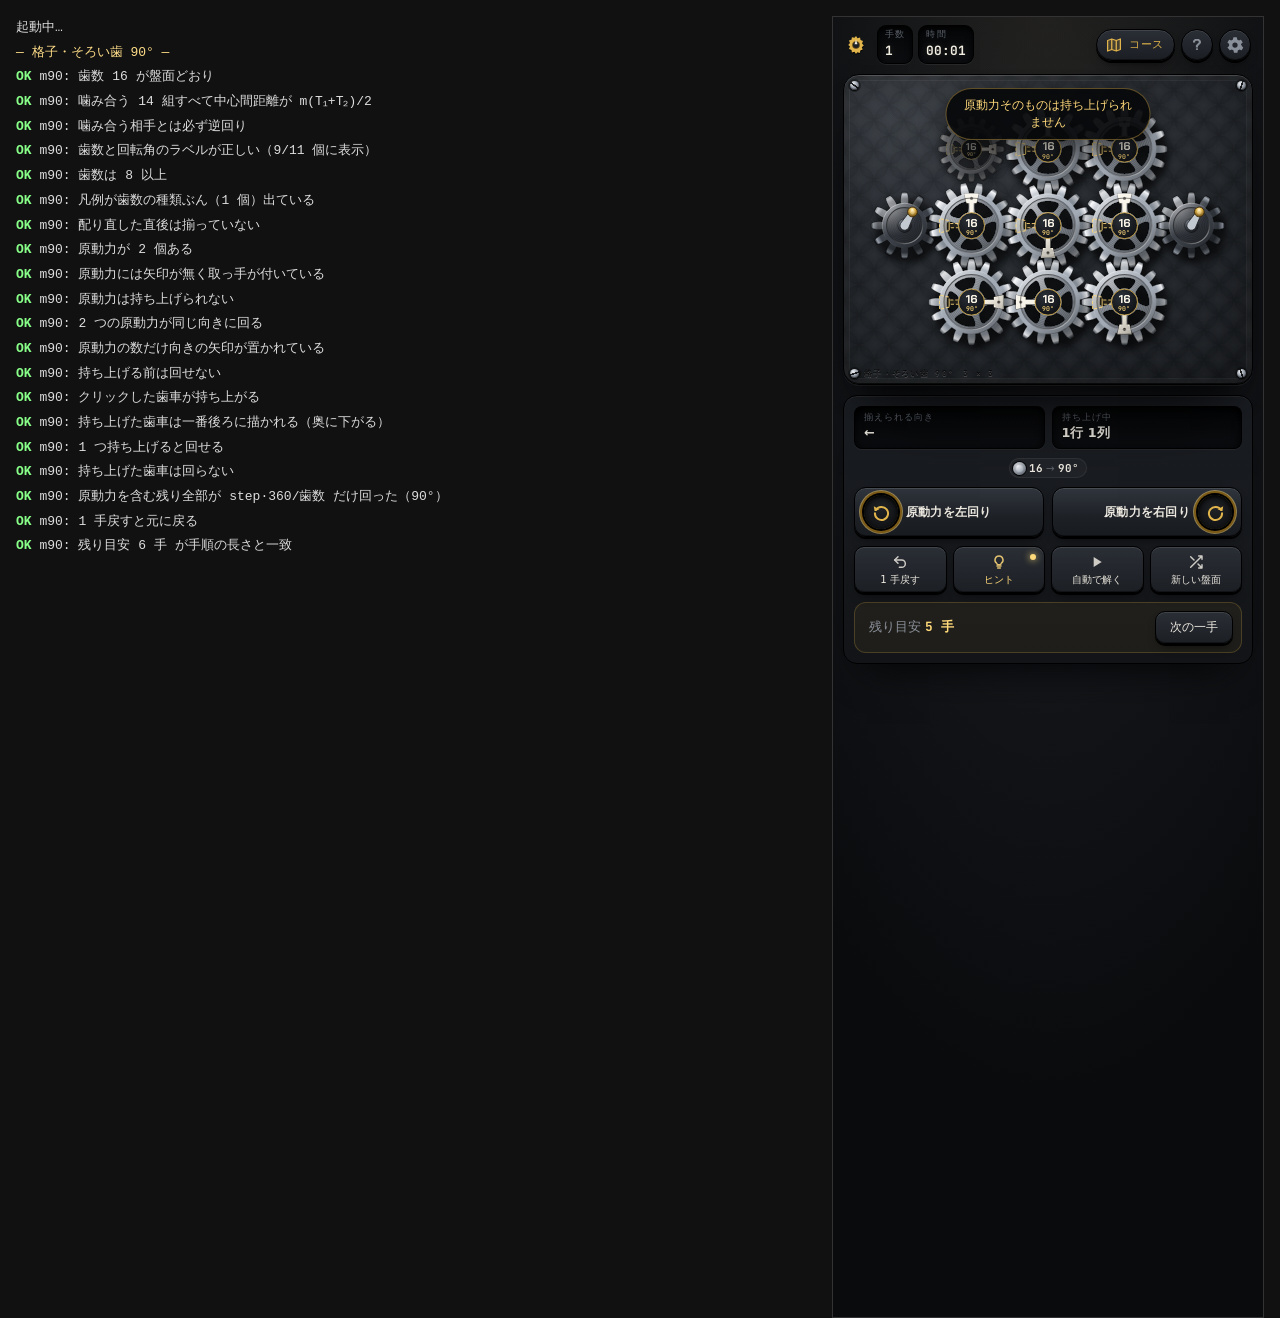
==== commit 6e9cabf2: "シェア機能を追加する - 完了画面に「結果をシェア」。手数・タイム・お手本との比べと、同じ盤面が開く URL を送れる - 設定に「この盤面をシェア」。遊んでいる盤面を「何手で揃えられる？」とすすめる" ====
--- a/test/ui.html
+++ b/test/ui.html
@@ -214,6 +214,25 @@
       }
       ok(monotone, `${mode.id}: 1 手ごとに残り目安が 1 ずつ減った`);
       ok(byId('overlay').classList.contains('show'), `${mode.id}: ${plan.length} 手でクリア表示が出た`);
+      if (mode === MODES[0]) {
+        // 結果をシェア：文面に手数とコース、リンクに同じ盤面の URL が入る
+        click(byId('share-result'));
+        await sleep(50);
+        const txt = byId('share-text').value;
+        ok(byId('share-sheet').open, '完了画面の「結果をシェア」でシェアのシートが開く');
+        ok(txt.includes(`${plan.length} 手`) && txt.includes(mode.name), `結果の文面に手数とコースが入る（${txt.split('\n')[0]}）`);
+        ok(txt.includes('#' + mode.id + '/') && txt.includes(byId('seed').textContent), 'リンクは同じ盤面の URL（コースとシード入り）');
+        ok(txt.includes('お手本'), '文面にお手本の手数との比べが入る');
+        const xUrl = new URL(byId('share-x').href), lineUrl = new URL(byId('share-line').href);
+        ok(xUrl.hostname === 'x.com' && xUrl.searchParams.get('text').includes('GEAR ALIGN')
+          && xUrl.searchParams.get('url').includes('#' + mode.id), 'X でポストのリンクに文面と URL が入る');
+        ok(lineUrl.hostname === 'line.me' && lineUrl.searchParams.get('text').includes('#' + mode.id), 'LINE で送るのリンクに文面と URL が入る');
+        ok(byId('share-native').hidden === !win().navigator.share, '共有メニューのボタンは使えるブラウザでだけ出る');
+        click(byId('share-copy'));
+        await waitFor(() => byId('share-status').textContent.length > 0, 'コピーの結果');
+        ok(true, `コピーを押すと結果が出る（${byId('share-status').textContent}）`);
+        byId('share-sheet').close();
+      }
       click(byId('hint'));
       click(byId('again'));
       await waitFor(() => !byId('overlay').classList.contains('show'), 'クリア表示が消える');
@@ -511,6 +530,16 @@
     ok(byId('settings').open, '右上のボタンで設定が開く');
     click(byId('settings').querySelector('.sheet-head .icon'));
     ok(!byId('settings').open, '× で閉じる');
+    // この盤面をシェア（設定の中）
+    ok(byId('share-board').closest('dialog') === byId('settings'), '「この盤面をシェア」は設定の中にある');
+    click(byId('share-board'));
+    await sleep(50);
+    ok(byId('share-sheet').open && byId('share-text').value.includes('何手で揃えられる')
+      && byId('share-text').value.includes(byId('seed').textContent), '遊んでいる盤面をすすめる文面と URL が出る');
+    ok(doc().querySelector('meta[property="og:image"]').content.endsWith('og.png')
+      && doc().querySelector('meta[name="twitter:card"]').content === 'summary_large_image', 'リンクのプレビュー（OGP）が設定してある');
+    byId('share-sheet').close();
+
     // アプリとしてインストール：マニフェストとアイコンが揃っていて、設定にボタンがある
     const man = await (await win().fetch(doc().querySelector('link[rel=manifest]').href)).json();
     ok(man.display === 'standalone' && man.start_url && man.name && man.short_name, 'マニフェストに名前・開き方・開始ページがある');
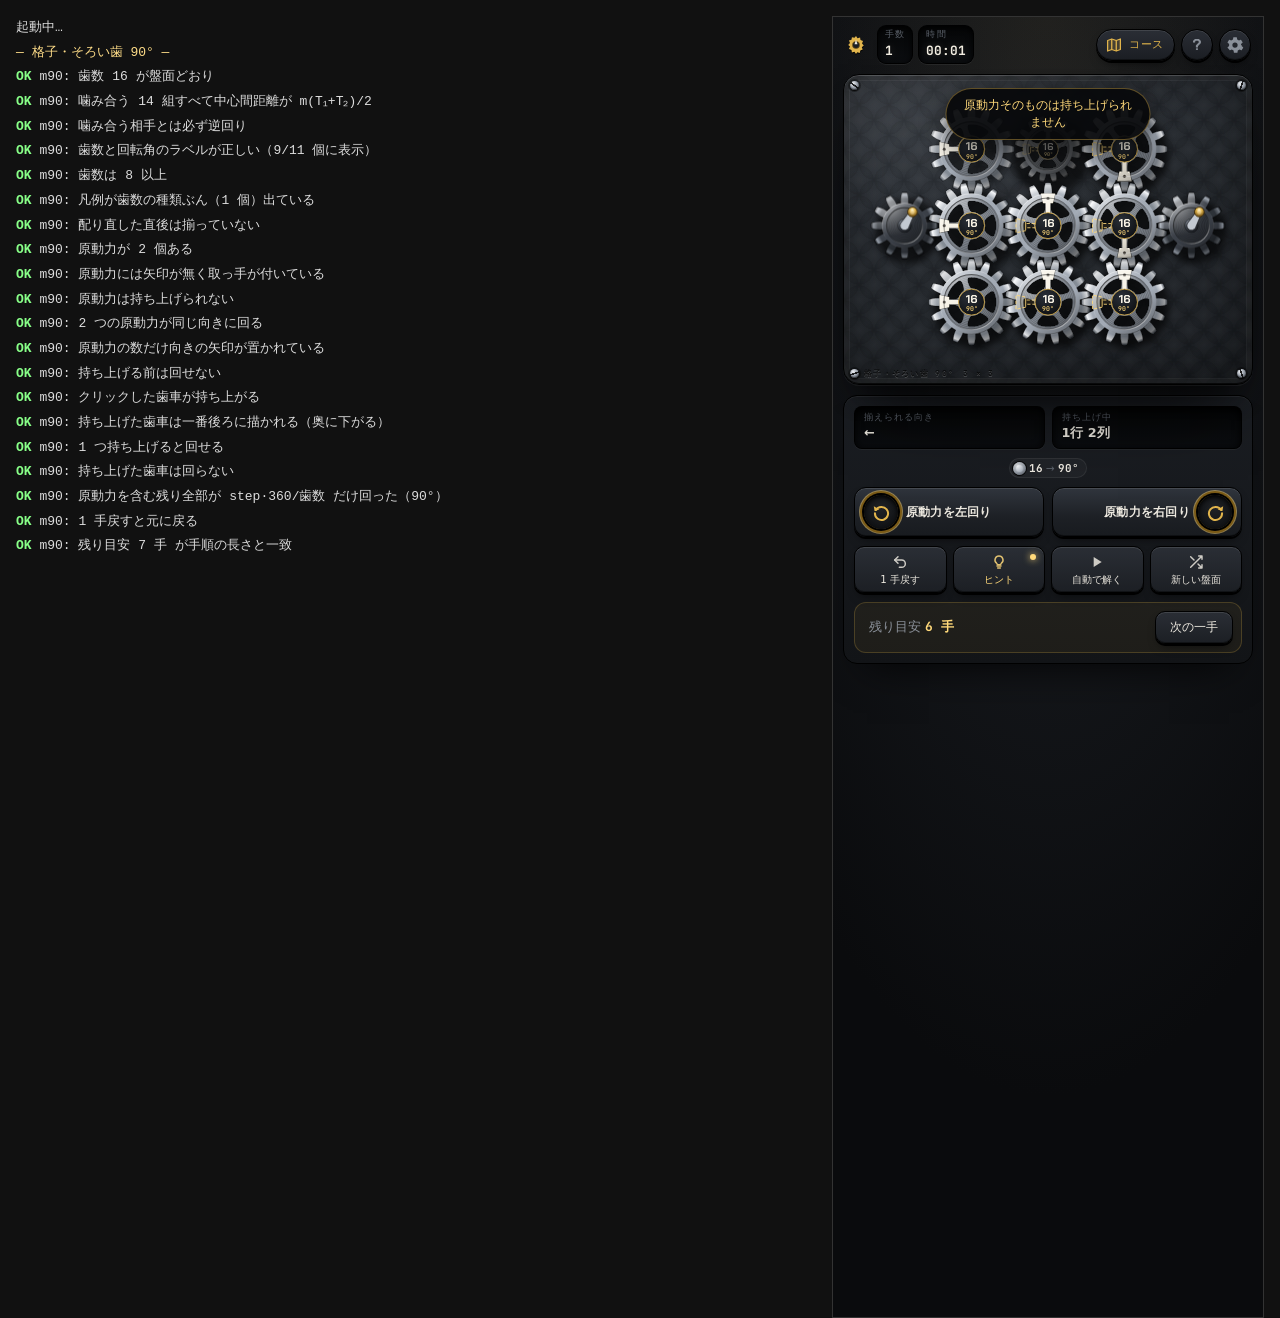
==== commit a3a2cc19: "スマホで連続タップしたときにダブルタップで拡大されないようにする - ページ全体を touch-action: manipulation にする（スクロールと 2 本指の拡大は残す） - 指で操作する" ====
--- a/test/ui.html
+++ b/test/ui.html
@@ -530,6 +530,14 @@
     ok(byId('settings').open, '右上のボタンで設定が開く');
     click(byId('settings').querySelector('.sheet-head .icon'));
     ok(!byId('settings').open, '× で閉じる');
+    // スマホで連続タップしてもダブルタップの拡大が起きない（スクロールと 2 本指の拡大は残す）
+    ok(win().getComputedStyle(doc().documentElement).touchAction === 'manipulation', 'ページ全体がダブルタップで拡大されない');
+    ok(win().getComputedStyle(byId('cw')).userSelect === 'none', '回すボタンを連打しても文字が選択されない');
+    ok(win().getComputedStyle(byId('share-text')).userSelect !== 'none', 'シェアの文面は選んでコピーできる');
+    ok(cssRules.some((r) => (r.conditionText || r.media?.mediaText || '').includes('pointer: coarse')
+      && [...r.cssRules].some((x) => /select/.test(x.selectorText) && x.style.fontSize === '16px')),
+      '指で操作する端末では、入力欄を押しても拡大されない大きさ（16px）にする');
+
     // この盤面をシェア（設定の中）
     ok(byId('share-board').closest('dialog') === byId('settings'), '「この盤面をシェア」は設定の中にある');
     click(byId('share-board'));
